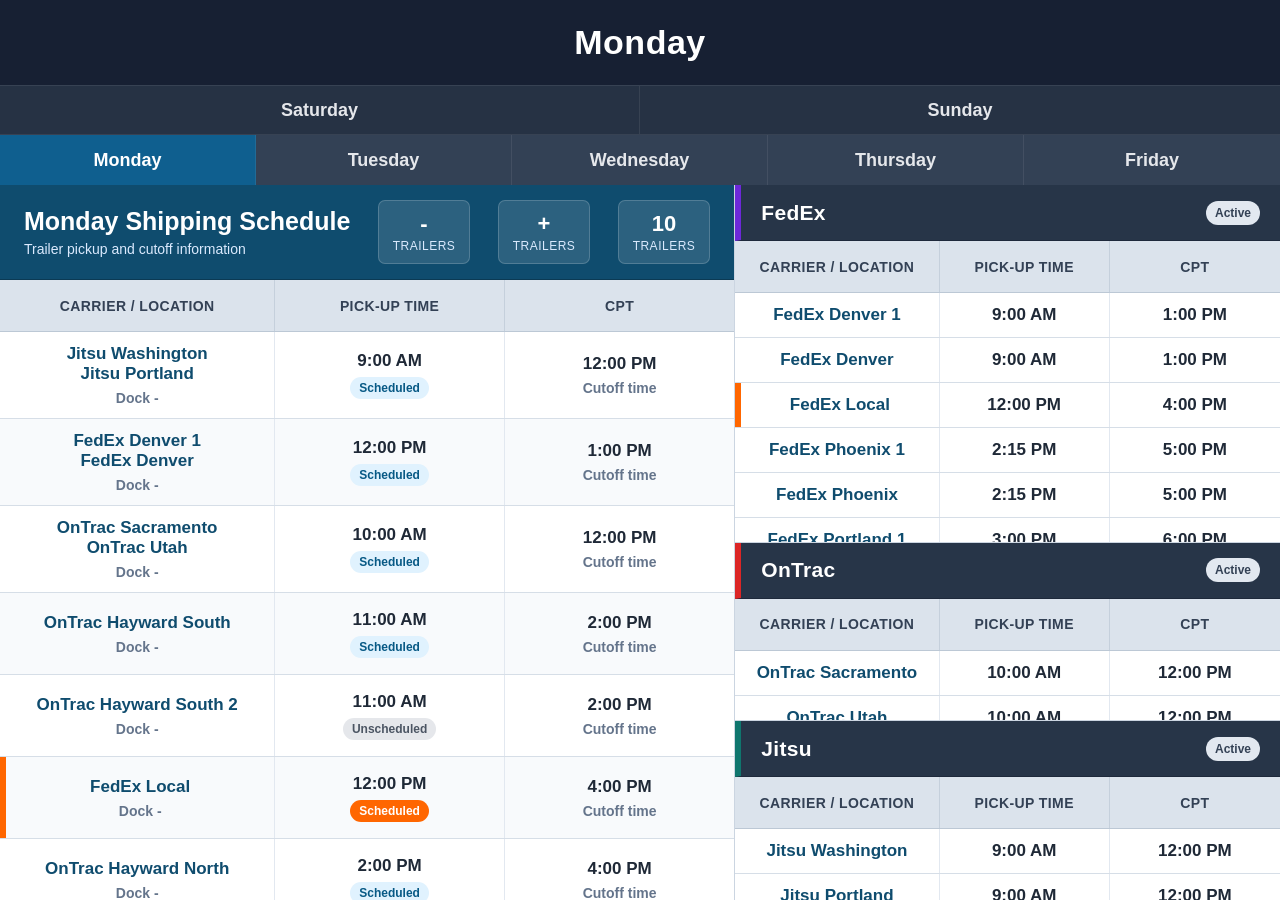
==== index.html @ b5d689f1 "Add files via upload" ====
<!DOCTYPE html>
<html lang="en">
<head>
    <meta charset="UTF-8">

    <meta
        name="viewport"
        content="width=device-width, initial-scale=1.0"
    >

    <title>G-Shipping Schedule</title>

    <style>

    </style>
    <link rel="styleSheet" href="./mondayStyle.css">
</head>

<body>

    <main id="container">

        <!-- =====================================================
                             FIXED TOP AREA
        ====================================================== -->

        <header id="day-selector">

            <section id="current-day">
                <h1>Monday</h1>
            </section>

             <nav id="weekend-nav" aria-label="Weekend navigation">

                <a
                    class="day-link"
                    href="./saturday.html"
                >
                    Saturday
                </a>
                <a
                    class="day-link"
                    href="./sunday.html"
                >
                    Sunday
                </a>

            </nav>

            <nav id="weekday-nav" aria-label="Weekday navigation">

                <a
                    class="day-link active"
                    href="./index.html"
                >
                    Monday
                </a>

                <a
                    class="day-link "
                    href="./tuesday.html"
                >
                    Tuesday
                </a>

                <a
                    class="day-link"
                    href="./wednesday.html"
                >
                    Wednesday
                </a>

                <a
                    class="day-link"
                    href="./thursday.html"
                >
                    Thursday
                </a>

                <a
                    class="day-link "
                    href="./friday.html"
                >
                    Friday
                </a>

            </nav>
        </header>

        <!-- =====================================================
                            MAIN DASHBOARD
        ====================================================== -->

        <section id="dashboard">

            <!-- =================================================
                         SHIPPING SCHEDULE PANEL
            ================================================== -->

            <section id="shipping-schedule">

                <header id="schedule-header">

                    <div>
                        <h2 id="schedule-title">
                            Monday Shipping Schedule
                        </h2>

                        <p id="schedule-subtitle">
                            Trailer pickup and cutoff information
                        </p>
                    </div>
                    <div id="trailer-count">
                        <strong>-</strong>
                        <span>Trailers</span>
                    </div>
                    <div id="trailer-count">
                        <strong>+</strong>
                        <span>Trailers</span>
                    </div>
                    <div id="trailer-count">
                        <strong>10</strong>
                        <span>Trailers</span>
                    </div>

                </header>

               <!-- Only this section scrolls -->

                <div class="schedule-scroll-area">

                    <div class="schedule-column-header">

                        <div class="column-heading">
                            Carrier / Location
                        </div>

                        <div class="column-heading">
                            Pick-up Time
                        </div>

                        <div class="column-heading">
                            CPT
                        </div>

                    </div>

                    <div id="trailer-list">
            <!-- =================================================
                           TRAILERS
            ================================================== -->
                        <article class="trailer-log">

                            <p class="schedule-cell">
                                <span class="schedule-label carrier-name">
                                    Jitsu Washington <br> Jitsu Portland
                                </span>

                                <span class="schedule-value">
                                    Dock -
                                </span>
                            </p>

                            <p class="schedule-cell">
                                <span class="schedule-label">
                                    9:00 AM
                                </span>

                                <span class="status-badge">
                                    Scheduled
                                </span>
                            </p>

                            <p class="schedule-cell">
                                <span class="schedule-label">
                                    12:00 PM
                                </span>

                                <span class="schedule-value">
                                    Cutoff time
                                </span>
                            </p>

                        </article>
                        <article class="trailer-log">
                            <p class="schedule-cell ">
                                <span class="schedule-label carrier-name">
                                    FedEx Denver 1 <br> FedEx Denver
                                </span>

                                <span class="schedule-value">
                                    Dock -
                                </span>
                            </p>

                            <p class="schedule-cell">
                                <span class="schedule-label">
                                    12:00 PM
                                </span>

                                <span class="status-badge">
                                    Scheduled
                                </span>
                            </p>

                            <p class="schedule-cell">
                                <span class="schedule-label">
                                    1:00 PM
                                </span>

                                <span class="schedule-value">
                                    Cutoff time
                                </span>
                            </p>
                        </article>
                        <article class="trailer-log">
                            <p class="schedule-cell">
                                <span class="schedule-label carrier-name">
                                    OnTrac Sacramento <br> OnTrac Utah
                                </span>

                                <span class="schedule-value">
                                    Dock -
                                </span>
                            </p>

                            <p class="schedule-cell">
                                <span class="schedule-label">
                                    10:00 AM
                                </span>

                                <span class="status-badge">
                                    Scheduled
                                </span>
                            </p>
  
                            <p class="schedule-cell">
                                <span class="schedule-label">
                                    12:00 PM
                                </span>

                                <span class="schedule-value">
                                    Cutoff time
                                </span>
                            </p>
                        </article>
                        <article class="trailer-log">
                            <p class="schedule-cell">
                                <span class="schedule-label carrier-name">
                                    OnTrac Hayward South 
                                </span>

                                <span class="schedule-value">
                                    Dock -
                                </span>
                            </p>

                            <p class="schedule-cell">
                                <span class="schedule-label">
                                    11:00 AM
                                </span>

                                <span class="status-badge">
                                    Scheduled
                                </span>
                            </p>
  
                            <p class="schedule-cell">
                                <span class="schedule-label">
                                    2:00 PM
                                </span>

                                <span class="schedule-value">
                                    Cutoff time
                                </span>
                            </p>
                        </article>
                        <article class="trailer-log">
                            <p class="schedule-cell">
                                <span class="schedule-label carrier-name">
                                    OnTrac Hayward South 2
                                </span>

                                <span class="schedule-value">
                                    Dock -
                                </span>
                            </p>

                            <p class="schedule-cell">
                                <span class="schedule-label">
                                    11:00 AM
                                </span>

                                <span class="status-badge-negative">
                                    Unscheduled
                                </span>
                            </p>
  
                            <p class="schedule-cell">
                                <span class="schedule-label">
                                    2:00 PM
                                </span>

                                <span class="schedule-value">
                                    Cutoff time
                                </span>
                            </p>
                        </article>
                        <article class="trailer-log">
                            <p class="schedule-cell imporant">
                                <span class="schedule-label carrier-name">
                                    FedEx Local
                                </span>

                                <span class="schedule-value">
                                    Dock -
                                </span>
                            </p>

                            <p class="schedule-cell">
                                <span class="schedule-label">
                                    12:00 PM
                                </span>

                                <span class="status-badge-important">
                                    Scheduled
                                </span>
                            </p>

                            <p class="schedule-cell">
                                <span class="schedule-label">
                                    4:00 PM
                                </span>

                                <span class="schedule-value">
                                    Cutoff time
                                </span>
                            </p>
                        </article>
                        <article class="trailer-log">
                            <p class="schedule-cell">
                                <span class="schedule-label carrier-name">
                                    OnTrac Hayward North
                                </span>

                                <span class="schedule-value">
                                    Dock -
                                </span>
                            </p>

                            <p class="schedule-cell">
                                <span class="schedule-label">
                                    2:00 PM
                                </span>

                                <span class="status-badge">
                                    Scheduled
                                </span>
                            </p>
  
                            <p class="schedule-cell">
                                <span class="schedule-label">
                                    4:00 PM
                                </span>

                                <span class="schedule-value">
                                    Cutoff time
                                </span>
                            </p>
                        </article>
                        <article class="trailer-log">
                            <p class="schedule-cell ">
                                <span class="schedule-label carrier-name">
                                    FedEx Phoenix 1 <br> FedEx Phoenix
                                </span>

                                <span class="schedule-value">
                                    Dock -
                                </span>
                            </p>

                            <p class="schedule-cell">
                                <span class="schedule-label">
                                    2:15 PM
                                </span>

                                <span class="status-badge">
                                    Scheduled
                                </span>
                            </p>

                            <p class="schedule-cell">
                                <span class="schedule-label">
                                    5:00 PM
                                </span>

                                <span class="schedule-value">
                                    Cutoff time
                                </span>
                            </p>
                        </article>
                        <article class="trailer-log">
                            <p class="schedule-cell ">
                                <span class="schedule-label carrier-name">
                                    FedEx Portland 1 <br> FedEx Portland
                                </span>

                                <span class="schedule-value">
                                    Dock -
                                </span>
                            </p>

                            <p class="schedule-cell">
                                <span class="schedule-label">
                                    3:00 PM
                                </span>

                                <span class="status-badge">
                                    Scheduled
                                </span>
                            </p>

                            <p class="schedule-cell">
                                <span class="schedule-label">
                                    6:00 PM
                                </span>

                                <span class="schedule-value">
                                    Cutoff time
                                </span>
                            </p>
                        </article>
                        <article class="trailer-log">
                            <p class="schedule-cell imporant">
                                <span class="schedule-label carrier-name">
                                    FedEx Express
                                </span>

                                <span class="schedule-value">
                                    Dock -
                                </span>
                            </p>

                            <p class="schedule-cell">
                                <span class="schedule-label">
                                    12:00 PM
                                </span>

                                <span class="status-badge-important">
                                    Scheduled
                                </span>
                            </p>

                            <p class="schedule-cell">
                                <span class="schedule-label">
                                    6:00 PM
                                </span>

                                <span class="schedule-value">
                                    Cutoff time
                                </span>
                            </p>
                        </article>
                </div>

            </section>

            <!-- =================================================
                            FIXED CARRIER PANELS FEDEX
            ================================================== -->

            <aside id="carrier-panels">

                <section
                    id="fedex-panel"
                    class="carrier-panel"
                >

                    <header class="panel-header">
                        <h2>FedEx</h2>

                        <span class="panel-status">
                            Active
                        </span>
                    </header>

                    <div class="schedule-scroll-area">
                        <div class="schedule-column-header">

                            <div class="column-heading">
                                Carrier / Location
                            </div>

                            <div class="column-heading">
                                Pick-up Time
                            </div>

                            <div class="column-heading">
                                CPT
                            </div>
                        </div> 
                       <article class="side-panels-schedule">
                            <p class="schedule-cell ">
                                <span class="schedule-label carrier-name">
                                    FedEx Denver 1
                                </span>
                            </p>

                            <p class="schedule-cell">
                                <span class="schedule-label">
                                    9:00 AM
                                </span>

                            </p>

                            <p class="schedule-cell">
                                <span class="schedule-label">
                                    1:00 PM
                                </span>
                            </p>
                        </article>
                       <article class="side-panels-schedule">
                            <p class="schedule-cell ">
                                <span class="schedule-label carrier-name">
                                    FedEx Denver
                                </span>
                            </p>

                            <p class="schedule-cell">
                                <span class="schedule-label">
                                    9:00 AM
                                </span>

                            </p>

                            <p class="schedule-cell">
                                <span class="schedule-label">
                                    1:00 PM
                                </span>
                            </p>
                        </article>
                       <article class="side-panels-schedule">
                            <p class="schedule-cell imporant">
                                <span class="schedule-label carrier-name">
                                    FedEx Local
                                </span>
                            </p>

                            <p class="schedule-cell">
                                <span class="schedule-label">
                                    12:00 PM
                                </span>

                            </p>

                            <p class="schedule-cell">
                                <span class="schedule-label">
                                    4:00 PM
                                </span>
                            </p>
                        </article>
                       <article class="side-panels-schedule">
                            <p class="schedule-cell ">
                                <span class="schedule-label carrier-name">
                                    FedEx Phoenix 1
                                </span>
                            </p>

                            <p class="schedule-cell">
                                <span class="schedule-label">
                                    2:15 PM
                                </span>

                            </p>

                            <p class="schedule-cell">
                                <span class="schedule-label">
                                    5:00 PM
                                </span>
                            </p>
                        </article>
                       <article class="side-panels-schedule">
                            <p class="schedule-cell ">
                                <span class="schedule-label carrier-name">
                                    FedEx Phoenix
                                </span>
                            </p>

                            <p class="schedule-cell">
                                <span class="schedule-label">
                                    2:15 PM
                                </span>

                            </p>

                            <p class="schedule-cell">
                                <span class="schedule-label">
                                    5:00 PM
                                </span>
                            </p>
                        </article>
                       <article class="side-panels-schedule">
                            <p class="schedule-cell ">
                                <span class="schedule-label carrier-name">
                                    FedEx Portland 1
                                </span>
                            </p>

                            <p class="schedule-cell">
                                <span class="schedule-label">
                                    3:00 PM
                                </span>

                            </p>

                            <p class="schedule-cell">
                                <span class="schedule-label">
                                    6:00 PM
                                </span>
                            </p>
                        </article>
                       <article class="side-panels-schedule">
                            <p class="schedule-cell ">
                                <span class="schedule-label carrier-name">
                                    FedEx Portland 
                                </span>
                            </p>

                            <p class="schedule-cell">
                                <span class="schedule-label">
                                    3:00 PM
                                </span>

                            </p>

                            <p class="schedule-cell">
                                <span class="schedule-label">
                                    6:00 PM
                                </span>
                            </p>
                        </article>
                       <article class="side-panels-schedule">
                            <p class="schedule-cell imporant">
                                <span class="schedule-label carrier-name">
                                    FedEx Express
                                </span>
                            </p>

                            <p class="schedule-cell">
                                <span class="schedule-label">
                                    12:00 PM
                                </span>

                            </p>

                            <p class="schedule-cell">
                                <span class="schedule-label">
                                    6:00 PM
                                </span>
                            </p>
                        </article>         
                    </div>

                </section>
            <!-- =================================================
                            FIXED CARRIER PANELS ONTRAC
            ================================================== -->
                <section
                    id="ontrac-panel"
                    class="carrier-panel"
                >

                    <header class="panel-header">
                        <h2>OnTrac</h2>

                        <span class="panel-status">
                            Active
                        </span>
                    </header>
                    <div class="schedule-scroll-area">
                        <div class="schedule-column-header">

                            <div class="column-heading">
                                Carrier / Location
                            </div>

                            <div class="column-heading">
                                Pick-up Time
                            </div>

                            <div class="column-heading">
                                CPT
                            </div>
                        </div> 
                       <article class="side-panels-schedule">
                            <p class="schedule-cell ">
                                <span class="schedule-label carrier-name">
                                    OnTrac Sacramento
                                </span>
                            </p>

                            <p class="schedule-cell">
                                <span class="schedule-label">
                                    10:00 AM
                                </span>

                            </p>

                            <p class="schedule-cell">
                                <span class="schedule-label">
                                    12:00 PM
                                </span>
                            </p>
                        </article>
                       <article class="side-panels-schedule">
                            <p class="schedule-cell ">
                                <span class="schedule-label carrier-name">
                                    OnTrac Utah
                                </span>
                            </p>

                            <p class="schedule-cell">
                                <span class="schedule-label">
                                    10:00 AM
                                </span>

                            </p>

                            <p class="schedule-cell">
                                <span class="schedule-label">
                                    12:00 PM
                                </span>
                            </p>
                        </article>   
                       <article class="side-panels-schedule">
                            <p class="schedule-cell ">
                                <span class="schedule-label carrier-name">
                                    OnTrac Hayward South
                                </span>
                            </p>

                            <p class="schedule-cell">
                                <span class="schedule-label">
                                    11:00 AM
                                </span>

                            </p>

                            <p class="schedule-cell">
                                <span class="schedule-label">
                                    2:00 PM
                                </span>
                            </p>
                        </article>
                       <article class="side-panels-schedule">
                            <p class="schedule-cell ">
                                <span class="schedule-label carrier-name">
                                    OnTrac Hayward South 2
                                </span>
                            </p>

                            <p class="schedule-cell">
                                <span class="schedule-label">
                                    11:00 AM
                                </span>

                            </p>

                            <p class="schedule-cell">
                                <span class="schedule-label">
                                    2:00 PM
                                </span>
                            </p>
                        </article>
                       <article class="side-panels-schedule">
                            <p class="schedule-cell ">
                                <span class="schedule-label carrier-name">
                                    OnTrac Hayward North
                                </span>
                            </p>

                            <p class="schedule-cell">
                                <span class="schedule-label">
                                    2:00 PM
                                </span>

                            </p>

                            <p class="schedule-cell">
                                <span class="schedule-label">
                                    4:00 PM
                                </span>
                            </p>
                        </article>    
                    </div>

                </section>
            <!-- =================================================
                            FIXED CARRIER PANELS JITSU
            ================================================== -->
                <section
                    id="jitsu-panel"
                    class="carrier-panel"
                >

                    <header class="panel-header">
                        <h2>Jitsu</h2>

                        <span class="panel-status">
                            Active
                        </span>
                    </header>

                    <div class="schedule-scroll-area">
                        <div class="schedule-column-header">

                            <div class="column-heading">
                                Carrier / Location
                            </div>

                            <div class="column-heading">
                                Pick-up Time
                            </div>

                            <div class="column-heading">
                                CPT
                            </div>
                        </div> 

            <!-- =================================================
                           TRAILERS
            ================================================== -->
                       <article class="side-panels-schedule">
                            <p class="schedule-cell ">
                                <span class="schedule-label carrier-name">
                                    Jitsu Washington
                                </span>
                            </p>

                            <p class="schedule-cell">
                                <span class="schedule-label">
                                    9:00 AM
                                </span>

                            </p>

                            <p class="schedule-cell">
                                <span class="schedule-label">
                                    12:00 PM
                                </span>
                            </p>
                        </article>   
                       <article class="side-panels-schedule">
                            <p class="schedule-cell ">
                                <span class="schedule-label carrier-name">
                                    Jitsu Portland
                                </span>
                            </p>

                            <p class="schedule-cell">
                                <span class="schedule-label">
                                    9:00 AM
                                </span>

                            </p>

                            <p class="schedule-cell">
                                <span class="schedule-label">
                                    12:00 PM
                                </span>
                            </p>
                        </article>   

                    </div>

                </section>
                </section>

            </aside>

        </section>

    </main>

</body>
</html>
---- mondayStyle.css ----
/* =========================================================
                           GLOBAL SETTINGS
        ========================================================= */
        :root {
            --background: #ff6600;
            --line: #D6DCE3;
            --white: #FFFFFF;

        }
        * {
            box-sizing: border-box;
        }

        html,
        body {
            width: 100%;
            height: 100%;
            margin: 0;
        }

        body {
            overflow: hidden;

            background-color: #e9edf2;
            color: #1f2937;

            font-family:
                Arial,
                Helvetica,
                sans-serif;
        }

        a {
            color: inherit;
            text-decoration: none;
        }

        button,
        a {
            font: inherit;
        }

        /* =========================================================
                           MAIN PAGE LAYOUT
        ========================================================= */

        #container {
            display: grid;

            width: 100%;
            height: 100vh;

            grid-template-rows: 185px minmax(0, 1fr);

            overflow: hidden;
        }

        /* =========================================================
                           DAY SELECTOR
        ========================================================= */

        #day-selector {
            display: grid;

            grid-template-rows:
                85px
                50px
                50px;

            background-color: #1f2937;
            color: #ffffff;

            border-bottom: 1px solid #111827;
        }

        #current-day {
            display: flex;
            align-items: center;
            justify-content: center;

            background-color: #172033;
        }

        #current-day h1 {
            margin: 0;

            font-size: 34px;
            letter-spacing: 0.5px;
        }

        #weekend-nav {
            display: grid;
            grid-template-columns: 1fr 1fr;
            align-items: center;

            background-color: #263244;

            border-top: 1px solid rgba(255, 255, 255, 0.08);
            border-bottom: 1px solid rgba(255, 255, 255, 0.08);
        }

        #weekday-nav {
            display: grid;
            grid-template-columns: repeat(5, 1fr);

            background-color: #334155;
        }

        .day-link {
            display: flex;
            align-items: center;
            justify-content: center;

            min-width: 0;
            height: 100%;

            padding: 8px 12px;

            color: #e5e7eb;

            font-size: 18px;
            font-weight: 700;
            text-align: center;

            border-right: 1px solid rgba(255, 255, 255, 0.08);

            transition:
                background-color 0.2s ease,
                color 0.2s ease;
        }

        .day-link:last-child {
            border-right: none;
        }

        .day-link:hover {
            background-color: #475569;
            color: #ffffff;
        }

        .day-link.active {
            background-color: #0f5f8f;
            color: #ffffff;
        }


        /* =========================================================
                           DASHBOARD CONTENT
        ========================================================= */

        #dashboard {
            display: grid;

            min-height: 0;

            grid-template-columns:
                minmax(500px, 1.35fr)
                minmax(360px, 1fr);

            overflow: hidden;
        }

        /* =========================================================
                           SHIPPING SCHEDULE
        ========================================================= */

        #shipping-schedule {
            display: grid;

            min-width: 0;
            min-height: 0;

            grid-template-rows:
                95px
                minmax(0, 1fr);

            background-color: #f8fafc;

            border-right: 1px solid #cbd5e1;
        }

        #schedule-header {
            display: flex;
            align-items: center;
            justify-content: space-between;

            padding: 18px 24px;

            background-color: #0f4c6e;
            color: #ffffff;

            border-bottom: 1px solid #0b3a54;
        }

        #schedule-title {
            margin: 0;

            font-size: 25px;
            font-weight: 800;
            line-height: 1.15;
        }

        #schedule-subtitle {
            margin: 6px 0 0;

            color: #dbeafe;

            font-size: 14px;
        }

        #trailer-count {
            display: flex;
            flex-direction: column;
            align-items: center;
            justify-content: center;

            min-width: 82px;

            padding: 10px 14px;

            background-color: rgba(255, 255, 255, 0.12);

            border: 1px solid rgba(255, 255, 255, 0.18);
            border-radius: 7px;
        }

        #trailer-count strong {
            font-size: 22px;
        }

        #trailer-count span {
            margin-top: 2px;

            color: #dbeafe;

            font-size: 12px;
            text-transform: uppercase;
            letter-spacing: 0.5px;
        }

        /* This is the only area that scrolls */

        .schedule-scroll-area {
            min-height: 0;

            overflow-y: auto;
            overflow-x: hidden;

            background-color: #eef2f6;

            scrollbar-width: thin;
            scrollbar-color: #94a3b8 #e2e8f0;
        }

        .schedule-scroll-area::-webkit-scrollbar {
            width: 11px;
        }

        .schedule-scroll-area::-webkit-scrollbar-track {
            background-color: #e2e8f0;
        }

        .schedule-scroll-area::-webkit-scrollbar-thumb {
            background-color: #94a3b8;

            border: 3px solid #e2e8f0;
            border-radius: 10px;
        }

        .schedule-scroll-area::-webkit-scrollbar-thumb:hover {
            background-color: #64748b;
        }

        /* Column headings remain visible while rows scroll */

        .schedule-column-header {
            position: sticky;
            top: 0;
            z-index: 5;

            display: grid;
            grid-template-columns:
                1.2fr
                1fr
                1fr;

            min-height: 52px;

            background-color: #dbe3ec;
            color: #334155;

            border-bottom: 1px solid #bcc8d5;
        }

        .column-heading {
            display: flex;
            align-items: center;
            justify-content: center;

            padding: 10px;

            font-size: 14px;
            font-weight: 800;
            text-align: center;
            text-transform: uppercase;
            letter-spacing: 0.4px;

            border-right: 1px solid #c5d0dc;
        }

        .column-heading:last-child {
            border-right: none;
        }

        #trailer-list {
            display: block;
        }

        .trailer-log {
            display: grid;
            grid-template-columns:
                1.2fr
                1fr
                1fr;

            min-height: 82px;

            background-color: #ffffff;

            border-bottom: 1px solid #d6dee7;
        }

        .trailer-log:nth-child(even) {
            background-color: #f8fafc;
        }

        .trailer-log:hover {
            background-color: #edf6fc;
        }

        .schedule-cell {
            display: flex;
            flex-direction: column;
            align-items: center;
            justify-content: center;

            min-width: 0;

            margin: 0;
            padding: 12px 10px;

            text-align: center;

            border-right: 1px solid #e2e8f0;
        }

        .schedule-cell:last-child {
            border-right: none;
        }

        .schedule-label {
            color: #1f2937;

            font-size: 17px;
            font-weight: 800;
        }

        .schedule-value {
            margin-top: 6px;

            color: #64748b;

            font-size: 14px;
            font-weight: 600;
        }

        .carrier-name {
            color: #0f4c6e;
        }

        .status-badge {
            display: inline-flex;
            align-items: center;
            justify-content: center;

            margin-top: 6px;
            padding: 4px 9px;

            background-color: #e0f2fe;
            color: #075985;

            border-radius: 999px;

            font-size: 12px;
            font-weight: 800;
        }
        .status-badge-negative {
            display: inline-flex;
            align-items: center;
            justify-content: center;

            margin-top: 6px;
            padding: 4px 9px;

            background-color: #E5E7EB;
            color: #4B5563;

            border-radius: 999px;

            font-size: 12px;
            font-weight: 800;
        }
        .status-badge-important {
            display: inline-flex;
            align-items: center;
            justify-content: center;

            margin-top: 6px;
            padding: 4px 9px;

            background-color: var(--background);
            color: var(--white);

            border-radius: 999px;

            font-size: 12px;
            font-weight: 800;
        }

        /* =========================================================
                           RIGHT-SIDE PANELS
        ========================================================= */

        #carrier-panels {
            display: grid;

            min-width: 0;
            min-height: 0;

            grid-template-rows:
                2fr
                1fr
                1fr;

            overflow: hidden;

            background-color: #dbe1e8;
        }

        .carrier-panel {
            display: flex;
            flex-direction: column;

            min-height: 0;

            background-color: #ffffff;

            border-bottom: 1px solid #cbd5e1;
        }

        .carrier-panel:last-child {
            border-bottom: none;
        }

        .panel-header {
            display: flex;
            align-items: center;
            justify-content: space-between;

            min-height: 56px;

            padding: 14px 20px;

            background-color: #273548;
            color: #ffffff;

            border-bottom: 1px solid #1e293b;
        }

        .panel-header h2 {
            margin: 0;

            font-size: 21px;
            letter-spacing: 0.3px;
        }

        .panel-status {
            padding: 5px 9px;

            background-color: #e2e8f0;
            color: #334155;

            border-radius: 999px;

            font-size: 12px;
            font-weight: 800;
        }

        .information-card {
            display: flex;
            flex-direction: column;
            justify-content: center;

            min-width: 0;

            padding: 14px;

            background-color: #ffffff;

            border: 1px solid #d8e0e8;
            border-radius: 7px;

            box-shadow: 0 1px 2px rgba(15, 23, 42, 0.06);
        }
        .side-panels-schedule{
            display: grid;
            grid-template-columns:
                1.2fr
                1fr
                1fr;

            max-height: 60px ;

            background-color: #ffffff;

            border-bottom: 1px solid #d6dee7;
        }

        /* Professional carrier accents */
        .imporant {
            border-left: 6px solid var(--background);
        }
        #fedex-panel .panel-header {
            border-left: 6px solid #6d28d9;
        }

        #ontrac-panel .panel-header {
            border-left: 6px solid #dc2626;
        }

        #jitsu-panel .panel-header {
            border-left: 6px solid #0f766e;
        }

        /* =========================================================
                           RESPONSIVE DESIGN
        ========================================================= */

        @media (max-width: 900px) {
            body {
                overflow: auto;
            }

            #container {
                height: auto;
                min-height: 100vh;

                grid-template-rows: auto auto;

                overflow: visible;
            }

            #dashboard {
                grid-template-columns: 1fr;

                overflow: visible;
            }

            #shipping-schedule {
                height: 650px;

                border-right: none;
                border-bottom: 1px solid #cbd5e1;
            }

            #carrier-panels {
                grid-template-rows: repeat(3, minmax(230px, auto));

                overflow: visible;
            }
        }

        @media (max-width: 650px) {

            #day-selector {
                grid-template-rows: auto auto auto;
            }

            #current-day {
                min-height: 75px;
            }

            #weekend-nav {
                grid-template-columns: 1fr 60px 1fr;
            }

            #weekday-nav {
                grid-template-columns: repeat(2, 1fr);
            }

            #weekday-nav .day-link:last-child {
                grid-column: 1 / -1;
            }

            .day-link {
                min-height: 48px;

                font-size: 15px;
            }

            #dashboard {
                min-width: 620px;
            }

            body {
                overflow-x: auto;
            }
        }
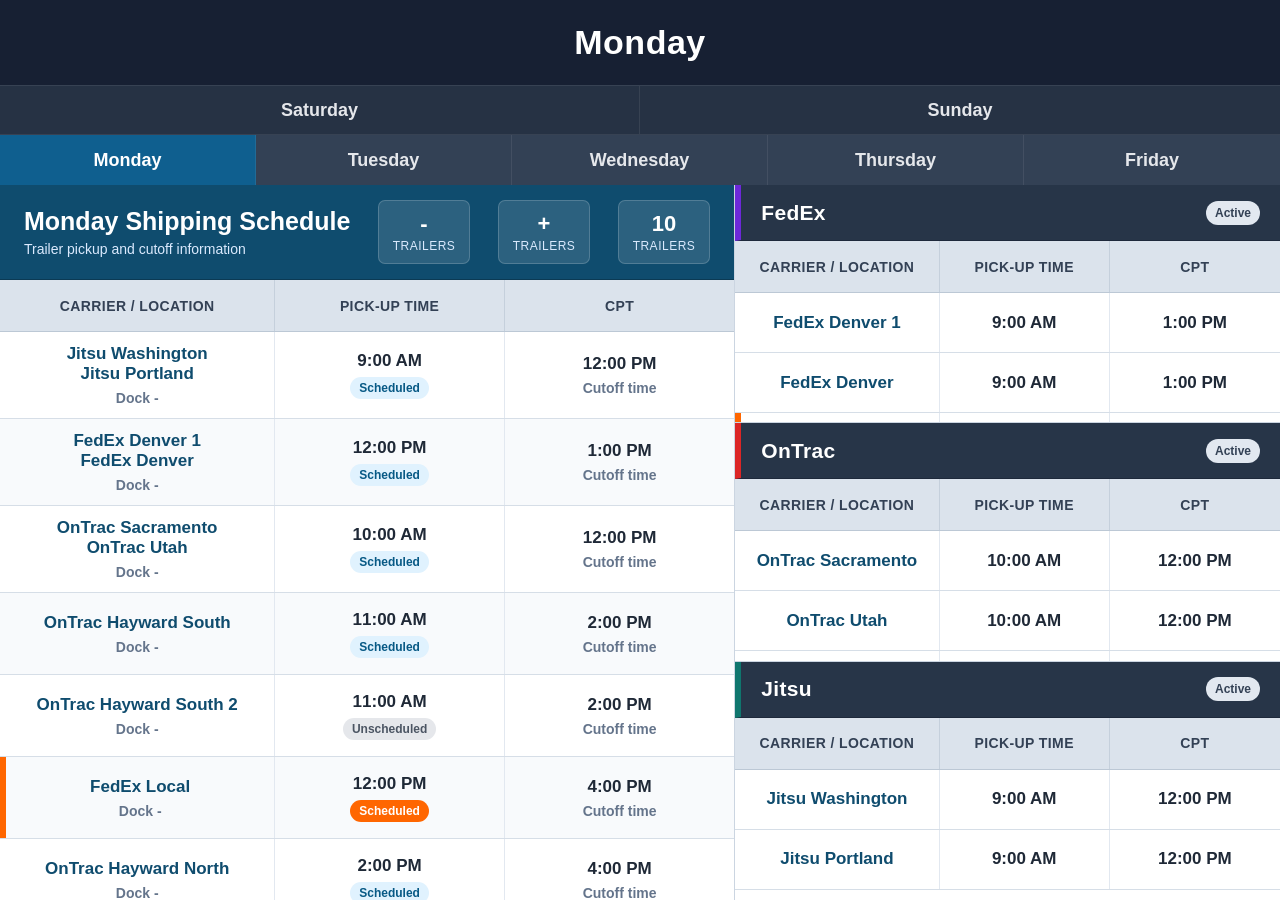
==== commit 1085d97b: "Add files via upload" ====
--- a/index.html
+++ b/index.html
@@ -110,15 +110,15 @@
                             Trailer pickup and cutoff information
                         </p>
                     </div>
-                    <div id="trailer-count">
+                    <div class="trailer-count">
                         <strong>-</strong>
                         <span>Trailers</span>
                     </div>
-                    <div id="trailer-count">
+                    <div class="trailer-count">
                         <strong>+</strong>
                         <span>Trailers</span>
                     </div>
-                    <div id="trailer-count">
+                    <div class="trailer-count">
                         <strong>10</strong>
                         <span>Trailers</span>
                     </div>
--- a/mondayStyle.css
+++ b/mondayStyle.css
@@ -208,7 +208,7 @@
             font-size: 14px;
         }
 
-        #trailer-count {
+        .trailer-count {
             display: flex;
             flex-direction: column;
             align-items: center;
@@ -224,11 +224,11 @@
             border-radius: 7px;
         }
 
-        #trailer-count strong {
+        .trailer-count strong {
             font-size: 22px;
         }
 
-        #trailer-count span {
+        .trailer-count span {
             margin-top: 2px;
 
             color: #dbeafe;
@@ -438,7 +438,7 @@
             min-height: 0;
 
             grid-template-rows:
-                2fr
+                1fr
                 1fr
                 1fr;
 
@@ -512,17 +512,11 @@
 
             box-shadow: 0 1px 2px rgba(15, 23, 42, 0.06);
         }
-        .side-panels-schedule{
-            display: grid;
-            grid-template-columns:
-                1.2fr
-                1fr
-                1fr;
-
-            max-height: 60px ;
-
+        .side-panels-schedule {
+            display: grid;
+            grid-template-columns: 1.2fr 1fr 1fr;
+            min-height: 60px;   /* was: max-height: 60px */
             background-color: #ffffff;
-
             border-bottom: 1px solid #d6dee7;
         }
 
@@ -574,45 +568,54 @@
             }
 
             #carrier-panels {
-                grid-template-rows: repeat(3, minmax(230px, auto));
-
+                grid-template-rows: repeat(3, minmax(230px, 320px));
                 overflow: visible;
             }
         }
-
-        @media (max-width: 650px) {
-
-            #day-selector {
-                grid-template-rows: auto auto auto;
-            }
-
-            #current-day {
-                min-height: 75px;
-            }
-
-            #weekend-nav {
-                grid-template-columns: 1fr 60px 1fr;
-            }
-
-            #weekday-nav {
-                grid-template-columns: repeat(2, 1fr);
-            }
-
-            #weekday-nav .day-link:last-child {
-                grid-column: 1 / -1;
-            }
-
-            .day-link {
-                min-height: 48px;
-
-                font-size: 15px;
-            }
-
-            #dashboard {
-                min-width: 620px;
-            }
-
-            body {
-                overflow-x: auto;
-            }
-        }+/* ============================
+   Mobile (iPhone / Android)
+============================ */
+@media (max-width: 650px) {
+
+    #day-selector {
+        grid-template-rows: auto auto auto;
+    }
+
+    #current-day {
+        min-height: 75px;
+    }
+
+    #weekend-nav {
+        grid-template-columns: 1fr 1fr;
+    }
+
+    #weekday-nav {
+        grid-template-columns: repeat(2, 1fr);
+    }
+
+    #weekday-nav .day-link:last-child {
+        grid-column: 1 / -1;
+    }
+
+    .day-link {
+        min-height: 48px;
+        font-size: 15px;
+    }
+
+    /* NEW: let header row grow to fit the wrapped content
+       instead of clipping/hiding it at the old fixed 95px */
+    #shipping-schedule {
+        grid-template-rows: auto minmax(0, 1fr);
+    }
+
+    /* NEW: wrap trailer counts instead of forcing horizontal overflow */
+    #schedule-header {
+        flex-wrap: wrap;
+        row-gap: 10px;
+    }
+
+    .trailer-count {
+        min-width: 70px;
+        flex: 1 1 0;
+    }
+}
